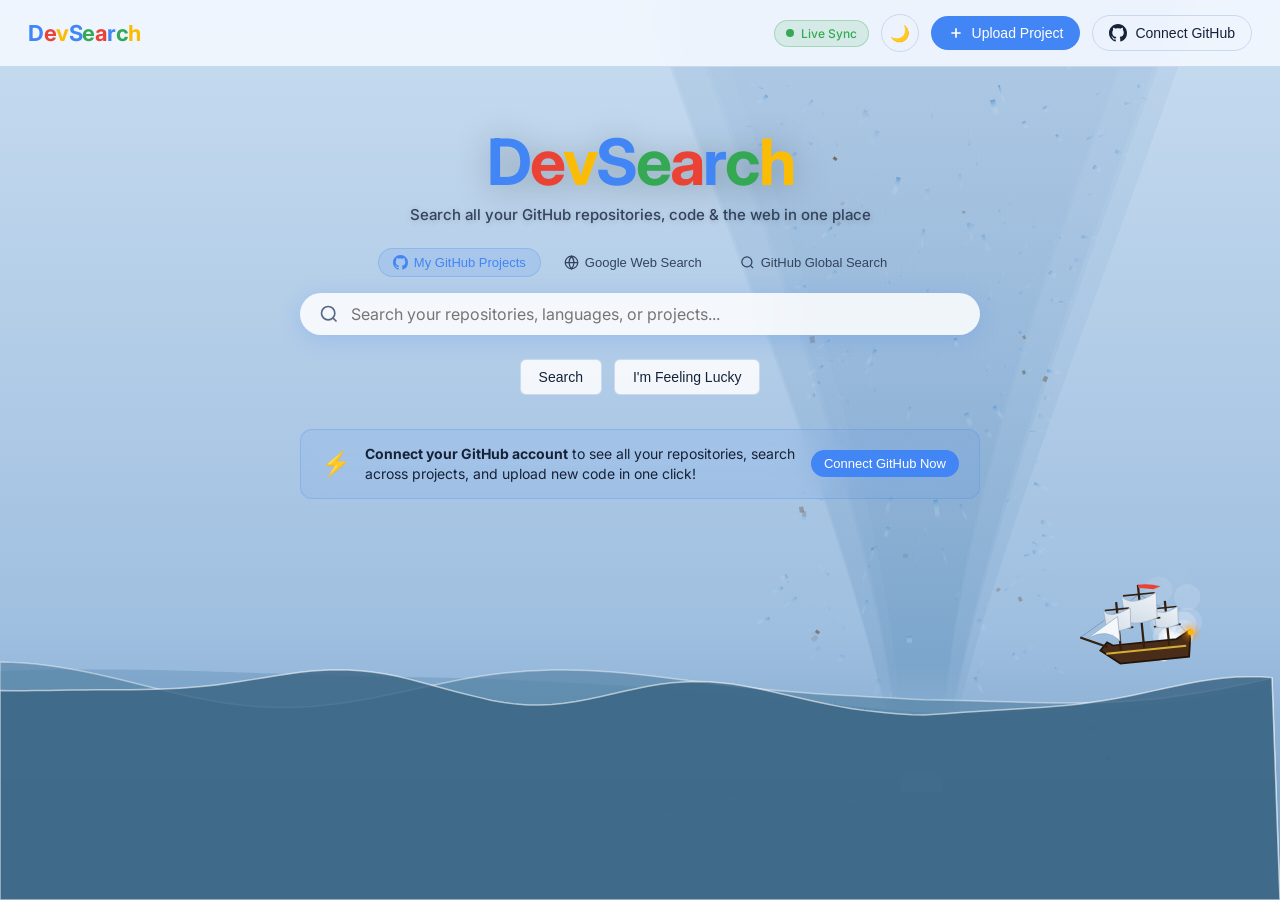
==== index.html @ 5bd86705 "Configure GitHub Pages deployment and client-side hybrid mode" ====
<!DOCTYPE html>
<html lang="en" data-theme="light">
<head>
    <meta charset="UTF-8">
    <meta name="viewport" content="width=device-width, initial-scale=1.0">
    <title>DevSearch - Personal Google & GitHub Project Hub</title>
    <link rel="preconnect" href="https://fonts.googleapis.com">
    <link rel="preconnect" href="https://fonts.gstatic.com" crossorigin>
    <link href="https://fonts.googleapis.com/css2?family=Product+Sans:wght@400;700&family=Inter:wght@300;400;500;600;700&family=Fira+Code:wght@400;500&display=swap" rel="stylesheet">
    <link rel="stylesheet" href="static/css/style.css">
</head>
<body>
    <!-- Animated Storm & Ship Canvas Background -->
    <canvas id="stormCanvas" class="storm-background-canvas"></canvas>

    <!-- Header Navigation -->
    <header class="app-header">
        <div class="header-left">
            <a href="#" class="header-brand">
                <span class="logo-text">
                    <span class="g-blue">D</span><span class="g-red">e</span><span class="g-yellow">v</span><span class="g-blue">S</span><span class="g-green">e</span><span class="g-red">a</span><span class="g-blue">r</span><span class="g-green">c</span><span class="g-yellow">h</span>
                </span>
            </a>
        </div>
        <div class="header-right">
            <!-- Real-time GitHub Auto-Sync Pill -->
            <div class="live-sync-indicator" id="liveSyncIndicator" title="Automatically syncing with your GitHub in real time">
                <span class="sync-dot"></span>
                <span id="syncText">Live Sync</span>
            </div>

            <!-- Theme Toggle -->
            <button id="themeToggleBtn" class="icon-btn" title="Toggle Dark/Light Mode">
                <span id="themeIcon">🌙</span>
            </button>

            <!-- Upload Project Button -->
            <button id="openUploadBtn" class="btn btn-primary" title="Upload new project to GitHub">
                <svg width="16" height="16" viewBox="0 0 24 24" fill="none" stroke="currentColor" stroke-width="2.5"><path d="M12 5v14M5 12h14"/></svg>
                <span>Upload Project</span>
            </button>

            <!-- GitHub Account / Settings -->
            <button id="openSettingsBtn" class="btn btn-outline" title="Connect GitHub Account">
                <svg width="18" height="18" viewBox="0 0 24 24" fill="currentColor"><path d="M12 0C5.37 0 0 5.37 0 12c0 5.31 3.435 9.795 8.205 11.385.6.105.825-.255.825-.57 0-.285-.015-1.23-.015-2.235-3.015.555-3.795-.735-4.035-1.41-.135-.345-.72-1.41-1.23-1.695-.42-.225-1.02-.78-.015-.795.945-.015 1.62.87 1.845 1.23 1.08 1.815 2.805 1.305 3.495.99.105-.78.42-1.305.765-1.605-2.67-.3-5.46-1.335-5.46-5.925 0-1.305.465-2.385 1.23-3.225-.12-.3-.54-1.53.12-3.18 0 0 1.005-.315 3.3 1.23.96-.27 1.98-.405 3-.405s2.04.135 3 .405c2.295-1.56 3.3-1.23 3.3-1.23.66 1.65.24 2.88.12 3.18.765.84 1.23 1.905 1.23 3.225 0 4.605-2.805 5.625-5.475 5.925.435.375.81 1.095.81 2.22 0 1.605-.015 2.895-.015 3.3 0 .315.225.69.825.57A12.02 12.02 0 0024 12c0-6.63-5.37-12-12-12z"/></svg>
                <span id="githubStatusLabel">Connect GitHub</span>
            </button>
        </div>
    </header>

    <!-- Main Container -->
    <main class="main-content">
        
        <!-- Google-Style Center Section -->
        <section class="search-section" id="searchSection">
            <div class="google-logo-wrapper">
                <h1 class="google-brand">
                    <span class="g-blue">D</span><span class="g-red">e</span><span class="g-yellow">v</span><span class="g-blue">S</span><span class="g-green">e</span><span class="g-red">a</span><span class="g-blue">r</span><span class="g-green">c</span><span class="g-yellow">h</span>
                </h1>
                <p class="tagline">Search all your GitHub repositories, code & the web in one place</p>
            </div>

            <!-- Search Mode Tabs -->
            <div class="search-modes" id="searchModes">
                <button class="mode-tab active" data-mode="github">
                    <svg width="15" height="15" viewBox="0 0 24 24" fill="currentColor"><path d="M12 0C5.37 0 0 5.37 0 12c0 5.31 3.435 9.795 8.205 11.385.6.105.825-.255.825-.57 0-.285-.015-1.23-.015-2.235-3.015.555-3.795-.735-4.035-1.41-.135-.345-.72-1.41-1.23-1.695-.42-.225-1.02-.78-.015-.795.945-.015 1.62.87 1.845 1.23 1.08 1.815 2.805 1.305 3.495.99.105-.78.42-1.305.765-1.605-2.67-.3-5.46-1.335-5.46-5.925 0-1.305.465-2.385 1.23-3.225-.12-.3-.54-1.53.12-3.18 0 0 1.005-.315 3.3 1.23.96-.27 1.98-.405 3-.405s2.04.135 3 .405c2.295-1.56 3.3-1.23 3.3-1.23.66 1.65.24 2.88.12 3.18.765.84 1.23 1.905 1.23 3.225 0 4.605-2.805 5.625-5.475 5.925.435.375.81 1.095.81 2.22 0 1.605-.015 2.895-.015 3.3 0 .315.225.69.825.57A12.02 12.02 0 0024 12c0-6.63-5.37-12-12-12z"/></svg>
                    My GitHub Projects
                </button>
                <button class="mode-tab" data-mode="web">
                    <svg width="15" height="15" viewBox="0 0 24 24" fill="none" stroke="currentColor" stroke-width="2"><circle cx="12" cy="12" r="10"/><path d="M2 12h20M12 2a15.3 15.3 0 014 10 15.3 15.3 0 01-4 10 15.3 15.3 0 01-4-10 15.3 15.3 0 014-10z"/></svg>
                    Google Web Search
                </button>
                <button class="mode-tab" data-mode="gh_all">
                    <svg width="15" height="15" viewBox="0 0 24 24" fill="none" stroke="currentColor" stroke-width="2"><circle cx="11" cy="11" r="8"/><path d="M21 21l-4.35-4.35"/></svg>
                    GitHub Global Search
                </button>
            </div>

            <!-- Google-Style Search Box -->
            <div class="search-box-container">
                <div class="search-box">
                    <div class="search-icon">
                        <svg width="20" height="20" viewBox="0 0 24 24" fill="none" stroke="currentColor" stroke-width="2"><circle cx="11" cy="11" r="8"/><path d="M21 21l-4.35-4.35"/></svg>
                    </div>
                    <input type="text" id="searchInput" placeholder="Search your repositories, languages, or projects..." autocomplete="off" autofocus>
                    <button id="clearSearchBtn" class="clear-btn" style="display: none;" title="Clear search">✕</button>
                </div>
            </div>

            <!-- Action Buttons -->
            <div class="search-actions">
                <button id="searchBtn" class="btn btn-secondary">Search</button>
                <button id="luckyBtn" class="btn btn-secondary">I'm Feeling Lucky</button>
            </div>

            <!-- GitHub Connect Notice (if not configured) -->
            <div id="unconfiguredBanner" class="banner-notice" style="display: none;">
                <div class="banner-icon">⚡</div>
                <div class="banner-text">
                    <strong>Connect your GitHub account</strong> to see all your repositories, search across projects, and upload new code in one click!
                </div>
                <button class="btn btn-sm btn-primary" onclick="openSettingsModal()">Connect GitHub Now</button>
            </div>
        </section>

        <!-- Stats and Filter Bar -->
        <section class="filters-section" id="filtersSection" style="display: none;">
            <div class="stats-bar">
                <span class="stat-item" id="repoCountStat"><strong>0</strong> Repositories</span>
                <span class="stat-divider">•</span>
                <span class="stat-item" id="starsCountStat">⭐ <strong>0</strong> Stars</span>
                <span class="stat-divider">•</span>
                <span class="stat-item" id="forksCountStat">🍴 <strong>0</strong> Forks</span>
                <button id="refreshReposBtn" class="icon-btn-sm" title="Refresh repositories from GitHub">🔄 Refresh</button>
            </div>

            <div class="filter-controls">
                <!-- Language Filters -->
                <div class="filter-chips" id="languageChips">
                    <button class="chip active" data-filter-type="lang" data-filter="all">All</button>
                </div>

                <!-- Visibility / Sorting Filter -->
                <div class="filter-dropdowns">
                    <select id="visibilityFilter" class="select-input">
                        <option value="all">All Visibility</option>
                        <option value="public">Public Only</option>
                        <option value="private">Private Only</option>
                    </select>

                    <select id="sortBy" class="select-input">
                        <option value="updated">Recently Updated</option>
                        <option value="stars">Most Stars</option>
                        <option value="name">Alphabetical</option>
                    </select>
                </div>
            </div>
        </section>

        <!-- Repository Results Grid -->
        <section class="results-section">
            <div id="loadingIndicator" class="loading-spinner" style="display: none;">
                <div class="spinner"></div>
                <p>Loading your repositories from GitHub...</p>
            </div>

            <div id="emptyResults" class="empty-state" style="display: none;">
                <div class="empty-icon">📂</div>
                <h3>No repositories found</h3>
                <p>Try searching for a different keyword or upload a new project!</p>
            </div>

            <div class="repo-grid" id="repoGrid">
                <!-- Dynamically rendered repository cards -->
            </div>
        </section>

    </main>

    <!-- Modal: Connect / Settings GitHub Token -->
    <div id="settingsModal" class="modal-overlay">
        <div class="modal-content">
            <div class="modal-header">
                <h3>GitHub Connection Settings</h3>
                <button class="modal-close" onclick="closeSettingsModal()">✕</button>
            </div>
            <div class="modal-body">
                <div class="current-user-box" id="currentUserBox" style="display: none;">
                    <img id="userAvatar" src="" alt="Avatar" class="user-avatar">
                    <div class="user-info">
                        <h4 id="userName">User Name</h4>
                        <p id="userLogin">@username</p>
                        <span class="badge badge-success">Connected</span>
                    </div>
                </div>

                <div class="form-group">
                    <label for="githubTokenInput">GitHub Personal Access Token (Classic or Fine-grained)</label>
                    <div class="token-input-wrapper">
                        <input type="password" id="githubTokenInput" placeholder="ghp_xxxxxxxxxxxxxxxxxxxx" class="text-input">
                        <button type="button" class="btn-toggle-visibility" onclick="toggleTokenVisibility()">👁️</button>
                    </div>
                    <small class="helper-text">
                        Your token is stored locally on your machine and never shared. Requires <code>repo</code> permissions so you can view private repos and upload new projects.
                    </small>
                </div>

                <div class="token-guide-box">
                    <strong>How to get your free GitHub token:</strong>
                    <ol>
                        <li>Visit <a href="https://github.com/settings/tokens" target="_blank" rel="noopener">GitHub Token Settings</a>.</li>
                        <li>Click <strong>Generate new token (classic)</strong>.</li>
                        <li>Set Note to <code>DevSearch Hub</code>, select the <code>repo</code> checkbox, and click <strong>Generate token</strong>.</li>
                        <li>Copy the token and paste it above!</li>
                    </ol>
                </div>

                <div id="settingsError" class="alert-error" style="display: none;"></div>
                <div id="settingsSuccess" class="alert-success" style="display: none;"></div>
            </div>
            <div class="modal-footer">
                <button class="btn btn-secondary" onclick="closeSettingsModal()">Cancel</button>
                <button id="saveTokenBtn" class="btn btn-primary">Save & Connect</button>
            </div>
        </div>
    </div>

    <!-- Modal: Upload New Project -->
    <div id="uploadModal" class="modal-overlay">
        <div class="modal-content modal-lg">
            <div class="modal-header">
                <h3>Upload Project to GitHub</h3>
                <button class="modal-close" onclick="closeUploadModal()">✕</button>
            </div>
            <div class="modal-body">
                <form id="uploadForm">
                    <div class="form-row">
                        <div class="form-group flex-2">
                            <label for="projectNameInput">Project / Repository Name <span class="required">*</span></label>
                            <input type="text" id="projectNameInput" name="name" placeholder="my-awesome-app" required class="text-input">
                        </div>
                        <div class="form-group flex-1">
                            <label for="projectVisibility">Visibility</label>
                            <select id="projectVisibility" name="is_private" class="select-input">
                                <option value="false">Public</option>
                                <option value="true">Private</option>
                            </select>
                        </div>
                    </div>

                    <div class="form-group">
                        <label for="projectDescInput">Description (Optional)</label>
                        <input type="text" id="projectDescInput" name="description" placeholder="A short description of what this project does..." class="text-input">
                    </div>

                    <!-- Drag & Drop Upload Zone -->
                    <div class="form-group">
                        <label>Select Project Files</label>
                        <div class="drop-zone" id="dropZone">
                            <div class="drop-zone-icon">📁</div>
                            <p class="drop-zone-title">Drag & drop your project <strong>.zip file</strong> or folder here</p>
                            <p class="drop-zone-sub">or click to browse from your computer</p>
                            <input type="file" id="fileInput" name="archive" accept=".zip" class="file-input-hidden">
                            <div id="selectedFileInfo" class="selected-file-info" style="display: none;">
                                📄 <span id="selectedFileName">project.zip</span>
                                <button type="button" class="btn-remove-file" onclick="removeSelectedFile()">✕</button>
                            </div>
                        </div>
                    </div>

                    <div class="form-row checkboxes">
                        <label class="checkbox-label">
                            <input type="checkbox" id="addReadmeCheck" name="add_readme" checked>
                            <span>Auto-generate <code>README.md</code> if missing</span>
                        </label>
                    </div>

                    <div id="uploadProgressBox" class="progress-box" style="display: none;">
                        <div class="progress-bar-container">
                            <div class="progress-bar" id="progressBar"></div>
                        </div>
                        <p id="uploadStatusText" class="progress-status">Uploading files and creating GitHub repository...</p>
                    </div>

                    <div id="uploadError" class="alert-error" style="display: none;"></div>
                    <div id="uploadSuccess" class="alert-success" style="display: none;"></div>
                </form>
            </div>
            <div class="modal-footer">
                <button class="btn btn-secondary" onclick="closeUploadModal()">Cancel</button>
                <button id="submitUploadBtn" class="btn btn-primary" onclick="submitProjectUpload()">Upload & Publish</button>
            </div>
        </div>
    </div>

    <!-- Modal: README Viewer -->
    <div id="readmeModal" class="modal-overlay">
        <div class="modal-content modal-xl">
            <div class="modal-header">
                <div class="readme-title-group">
                    <span class="badge badge-outline">README</span>
                    <h3 id="readmeRepoTitle">Repository Name</h3>
                </div>
                <div class="modal-header-actions">
                    <a id="readmeExternalLink" href="#" target="_blank" rel="noopener" class="btn btn-sm btn-outline">View on GitHub ↗</a>
                    <button class="modal-close" onclick="closeReadmeModal()">✕</button>
                </div>
            </div>
            <div class="modal-body markdown-body" id="readmeContent">
                <div class="spinner"></div>
            </div>
        </div>
    </div>

    <!-- Modal: In-Browser Direct Code & Project Explorer -->
    <div id="codeExplorerModal" class="modal-overlay">
        <div class="modal-content modal-explorer">
            <div class="modal-header">
                <div class="explorer-title-group">
                    <span class="badge badge-primary">⚡ Project Explorer</span>
                    <h3 id="explorerRepoTitle">Repository Name</h3>
                    <span class="badge badge-outline" id="explorerBranchTag">main</span>
                </div>
                <div class="modal-header-actions">
                    <a id="explorerWebIdeBtn" href="#" target="_blank" rel="noopener" class="btn btn-sm btn-primary" title="Open VS Code in your browser (no install needed)">
                        🌐 Open in Web VS Code
                    </a>
                    <a id="explorerDownloadZipBtn" href="#" target="_blank" rel="noopener" class="btn btn-sm btn-secondary" title="Download ZIP">
                        ⬇️ ZIP
                    </a>
                    <button class="modal-close" onclick="closeCodeExplorerModal()">✕</button>
                </div>
            </div>
            <div class="modal-body explorer-body">
                <!-- Left Pane: File & Folder Navigation Tree -->
                <div class="explorer-sidebar">
                    <div class="explorer-breadcrumbs" id="explorerBreadcrumbs">
                        <span class="breadcrumb-item" onclick="navigateExplorerPath('')">root</span>
                    </div>
                    <div class="explorer-tree-container" id="explorerTree">
                        <div class="spinner-sm"></div>
                    </div>
                </div>

                <!-- Right Pane: Direct Code / File Viewer -->
                <div class="explorer-content">
                    <div class="file-viewer-header" id="fileViewerHeader">
                        <div class="file-viewer-meta">
                            <span id="activeFileName" class="active-file-name">Select a file to inspect</span>
                            <span id="activeFileSize" class="active-file-size"></span>
                        </div>
                        <div class="file-viewer-actions" id="fileViewerActions" style="display: none;">
                            <button id="copyFileBtn" class="btn btn-sm btn-outline" onclick="copyCurrentFileContent()">📋 Copy File</button>
                            <a id="rawFileBtn" href="#" target="_blank" class="btn btn-sm btn-outline">Raw</a>
                        </div>
                    </div>
                    <div class="code-viewer-container" id="codeViewerContainer">
                        <div class="empty-code-placeholder">
                            <div style="font-size: 32px; margin-bottom: 8px;">💻</div>
                            <p>Select any code or documentation file on the left to preview it directly in your browser.</p>
                        </div>
                    </div>
                </div>
            </div>
        </div>
    </div>

    <!-- Toast Notification for Copied Clone URL -->
    <div id="toast" class="toast">Command copied to clipboard!</div>

    <script src="static/js/tornado-ship.js"></script>
    <script src="static/js/main.js"></script>
</body>
</html>
---- static/css/style.css ----
/* ==========================================================================
   DevSearch & Hub Modern Stylesheet
   Google-Inspired Design + Developer Features + Dark/Light Theme
   ========================================================================== */

:root {
    --font-sans: 'Inter', -apple-system, BlinkMacSystemFont, "Segoe UI", Roboto, sans-serif;
    --font-brand: 'Product Sans', 'Inter', sans-serif;
    --font-mono: 'Fira Code', monospace;

    /* Google Signature Colors */
    --google-blue: #4285f4;
    --google-red: #ea4335;
    --google-yellow: #fbbc05;
    --google-green: #34a853;

    /* Light Theme (Sea Tempest Day) */
    --bg-primary: #dbe7f4;
    --bg-secondary: rgba(240, 245, 252, 0.75);
    --bg-card: rgba(255, 255, 255, 0.85);
    --header-bg: rgba(245, 249, 255, 0.88);
    --border-color: rgba(195, 212, 235, 0.85);
    --border-hover: rgba(66, 133, 244, 0.7);
    --text-primary: #152238;
    --text-secondary: #33435c;
    --text-muted: #566882;
    --shadow-sm: 0 2px 8px rgba(0, 30, 60, 0.08);
    --shadow-md: 0 4px 18px rgba(0, 30, 60, 0.12);
    --shadow-lg: 0 8px 32px rgba(0, 30, 60, 0.18);
    --search-box-shadow: 0 4px 22px rgba(66, 133, 244, 0.22);
    --card-hover-border: #4285f4;
    --btn-secondary-bg: rgba(255, 255, 255, 0.85);
    --btn-secondary-hover: rgba(240, 246, 255, 0.98);
    --backdrop-blur: blur(14px);
}

[data-theme="dark"] {
    /* Dark Theme (Midnight Abyssal Storm) */
    --bg-primary: #060913;
    --bg-secondary: rgba(12, 18, 32, 0.75);
    --bg-card: rgba(15, 23, 40, 0.82);
    --header-bg: rgba(8, 14, 26, 0.88);
    --border-color: rgba(45, 65, 95, 0.75);
    --border-hover: rgba(100, 181, 246, 0.8);
    --text-primary: #edf2fb;
    --text-secondary: #a8bedd;
    --text-muted: #728bb0;
    --shadow-sm: 0 2px 8px rgba(0, 0, 0, 0.5);
    --shadow-md: 0 6px 20px rgba(0, 0, 0, 0.6);
    --shadow-lg: 0 12px 36px rgba(0, 0, 0, 0.8);
    --search-box-shadow: 0 4px 26px rgba(0, 0, 0, 0.7);
    --card-hover-border: #64b5f6;
    --btn-secondary-bg: rgba(24, 34, 56, 0.82);
    --btn-secondary-hover: rgba(35, 48, 78, 0.95);
    --backdrop-blur: blur(16px);
}

* {
    box-sizing: border-box;
    margin: 0;
    padding: 0;
}

/* Storm Background Canvas */
.storm-background-canvas {
    position: fixed;
    top: 0;
    left: 0;
    width: 100vw;
    height: 100vh;
    z-index: -1;
    pointer-events: none;
    display: block;
}

body {
    font-family: var(--font-sans);
    background-color: transparent;
    color: var(--text-primary);
    min-height: 100vh;
    display: flex;
    flex-direction: column;
    transition: color 0.2s ease;
}

/* Header Styles */
.app-header {
    display: flex;
    justify-content: space-between;
    align-items: center;
    padding: 14px 28px;
    background-color: var(--header-bg);
    border-bottom: 1px solid var(--border-color);
    backdrop-filter: var(--backdrop-blur);
    -webkit-backdrop-filter: var(--backdrop-blur);
    position: sticky;
    top: 0;
    z-index: 100;
}

.header-brand {
    text-decoration: none;
    font-family: var(--font-brand);
    font-size: 22px;
    font-weight: 700;
    letter-spacing: -0.5px;
}

.header-right {
    display: flex;
    align-items: center;
    gap: 12px;
}

/* Brand Colors */
.g-blue { color: var(--google-blue); }
.g-red { color: var(--google-red); }
.g-yellow { color: var(--google-yellow); }
.g-green { color: var(--google-green); }

/* Buttons */
.btn {
    display: inline-flex;
    align-items: center;
    gap: 8px;
    padding: 8px 16px;
    font-size: 14px;
    font-weight: 500;
    border-radius: 20px;
    cursor: pointer;
    border: 1px solid transparent;
    transition: all 0.2s ease;
    text-decoration: none;
}

.btn-primary {
    background-color: var(--google-blue);
    color: #ffffff;
}

.btn-primary:hover {
    background-color: #3367d6;
    box-shadow: var(--shadow-sm);
}

.btn-secondary {
    background-color: var(--btn-secondary-bg);
    color: var(--text-primary);
    border: 1px solid var(--border-color);
}

.btn-secondary:hover {
    background-color: var(--btn-secondary-hover);
    border-color: var(--border-hover);
}

.btn-outline {
    background-color: transparent;
    color: var(--text-primary);
    border: 1px solid var(--border-color);
}

.btn-outline:hover {
    background-color: var(--btn-secondary-hover);
}

.btn-sm {
    padding: 5px 12px;
    font-size: 13px;
    border-radius: 16px;
}

.icon-btn {
    background: none;
    border: 1px solid var(--border-color);
    border-radius: 50%;
    width: 38px;
    height: 38px;
    display: inline-flex;
    align-items: center;
    justify-content: center;
    font-size: 16px;
    cursor: pointer;
    color: var(--text-primary);
    transition: background-color 0.2s;
}

.icon-btn:hover {
    background-color: var(--btn-secondary-hover);
}

.icon-btn-sm {
    background: none;
    border: 1px solid var(--border-color);
    border-radius: 12px;
    padding: 3px 8px;
    font-size: 12px;
    cursor: pointer;
    color: var(--text-secondary);
}

.icon-btn-sm:hover {
    background-color: var(--btn-secondary-hover);
    color: var(--text-primary);
}

/* Main Content */
.main-content {
    flex: 1;
    max-width: 1200px;
    margin: 0 auto;
    width: 100%;
    padding: 20px 24px 60px;
}

/* Google-Style Center Section */
.search-section {
    display: flex;
    flex-direction: column;
    align-items: center;
    padding: 40px 0 20px;
}

.google-logo-wrapper {
    text-align: center;
    margin-bottom: 24px;
}

.google-brand {
    font-family: var(--font-brand);
    font-size: 64px;
    font-weight: 700;
    letter-spacing: -2px;
    line-height: 1.1;
    filter: drop-shadow(0 4px 16px rgba(0, 0, 0, 0.25));
}

.tagline {
    font-size: 15px;
    color: var(--text-secondary);
    margin-top: 8px;
    font-weight: 500;
    text-shadow: 0 1px 6px rgba(0, 0, 0, 0.2);
}

/* Search Modes */
.search-modes {
    display: flex;
    gap: 8px;
    margin-bottom: 16px;
}

.mode-tab {
    display: inline-flex;
    align-items: center;
    gap: 6px;
    background: none;
    border: 1px solid transparent;
    padding: 6px 14px;
    font-size: 13px;
    font-weight: 500;
    color: var(--text-secondary);
    border-radius: 20px;
    cursor: pointer;
    transition: all 0.2s;
}

.mode-tab:hover {
    background-color: var(--btn-secondary-hover);
    color: var(--text-primary);
}

.mode-tab.active {
    background-color: rgba(66, 133, 244, 0.12);
    color: var(--google-blue);
    border-color: rgba(66, 133, 244, 0.25);
}

/* Search Box Container */
.search-box-container {
    width: 100%;
    max-width: 680px;
    margin-bottom: 24px;
}

.search-box {
    display: flex;
    align-items: center;
    border: 1px solid var(--border-color);
    border-radius: 26px;
    padding: 10px 18px;
    background-color: var(--bg-card);
    backdrop-filter: var(--backdrop-blur);
    -webkit-backdrop-filter: var(--backdrop-blur);
    transition: box-shadow 0.2s ease, border-color 0.2s ease;
}

.search-box:hover, .search-box:focus-within {
    box-shadow: var(--search-box-shadow);
    border-color: transparent;
}

.search-icon {
    display: flex;
    align-items: center;
    color: var(--text-muted);
    margin-right: 12px;
}

.search-box input {
    flex: 1;
    border: none;
    outline: none;
    font-size: 16px;
    background: transparent;
    color: var(--text-primary);
    font-family: var(--font-sans);
}

.clear-btn {
    background: none;
    border: none;
    color: var(--text-muted);
    font-size: 14px;
    cursor: pointer;
    padding: 2px 6px;
    border-radius: 50%;
}

.clear-btn:hover {
    color: var(--text-primary);
}

/* Search Actions */
.search-actions {
    display: flex;
    gap: 12px;
    margin-bottom: 24px;
}

.search-actions .btn {
    border-radius: 6px;
    padding: 9px 18px;
    font-size: 14px;
}

/* Banner Notice */
.banner-notice {
    display: flex;
    align-items: center;
    gap: 14px;
    background-color: rgba(66, 133, 244, 0.08);
    border: 1px solid rgba(66, 133, 244, 0.25);
    border-radius: 12px;
    padding: 14px 20px;
    max-width: 680px;
    width: 100%;
    margin-top: 10px;
    backdrop-filter: var(--backdrop-blur);
    -webkit-backdrop-filter: var(--backdrop-blur);
}

.banner-icon {
    font-size: 24px;
}

.banner-text {
    flex: 1;
    font-size: 14px;
    line-height: 1.4;
    color: var(--text-primary);
}

/* Filters & Stats Bar */
.filters-section {
    border-top: 1px solid var(--border-color);
    border-bottom: 1px solid var(--border-color);
    padding: 16px 0;
    margin-bottom: 28px;
}

.stats-bar {
    display: flex;
    align-items: center;
    gap: 10px;
    font-size: 14px;
    color: var(--text-secondary);
    margin-bottom: 14px;
}

.stat-divider {
    color: var(--border-color);
}

.filter-controls {
    display: flex;
    justify-content: space-between;
    align-items: center;
    flex-wrap: wrap;
    gap: 12px;
}

.filter-chips {
    display: flex;
    flex-wrap: wrap;
    gap: 8px;
}

.chip {
    background-color: var(--btn-secondary-bg);
    border: 1px solid var(--border-color);
    color: var(--text-secondary);
    padding: 5px 12px;
    font-size: 13px;
    border-radius: 16px;
    cursor: pointer;
    transition: all 0.15s ease;
}

.chip:hover {
    background-color: var(--btn-secondary-hover);
    color: var(--text-primary);
}

.chip.active {
    background-color: var(--google-blue);
    color: #ffffff;
    border-color: var(--google-blue);
}

.filter-dropdowns {
    display: flex;
    gap: 10px;
}

.select-input {
    background-color: var(--bg-card);
    border: 1px solid var(--border-color);
    color: var(--text-primary);
    padding: 6px 12px;
    font-size: 13px;
    border-radius: 8px;
    outline: none;
    cursor: pointer;
}

.select-input:focus {
    border-color: var(--google-blue);
}

/* Repository Grid */
.repo-grid {
    display: grid;
    grid-template-columns: repeat(auto-fill, minmax(350px, 1fr));
    gap: 20px;
}

.repo-card {
    background-color: var(--bg-card);
    border: 1px solid var(--border-color);
    border-radius: 12px;
    padding: 20px;
    display: flex;
    flex-direction: column;
    justify-content: space-between;
    transition: all 0.2s ease;
    box-shadow: var(--shadow-sm);
    backdrop-filter: var(--backdrop-blur);
    -webkit-backdrop-filter: var(--backdrop-blur);
}

.repo-card:hover {
    border-color: var(--card-hover-border);
    box-shadow: var(--shadow-md);
    transform: translateY(-2px);
}

.repo-header {
    display: flex;
    justify-content: space-between;
    align-items: flex-start;
    gap: 12px;
    margin-bottom: 10px;
}

.repo-title-wrapper {
    display: flex;
    align-items: center;
    gap: 8px;
}

.repo-title {
    font-size: 17px;
    font-weight: 600;
    color: var(--google-blue);
    text-decoration: none;
    word-break: break-word;
}

.repo-title:hover {
    text-decoration: underline;
}

.repo-badge {
    font-size: 11px;
    padding: 2px 7px;
    border-radius: 12px;
    border: 1px solid var(--border-color);
    color: var(--text-secondary);
    text-transform: capitalize;
}

.repo-desc {
    font-size: 13.5px;
    color: var(--text-secondary);
    line-height: 1.5;
    margin-bottom: 16px;
    flex-grow: 1;
}

.repo-footer {
    display: flex;
    justify-content: space-between;
    align-items: center;
    font-size: 12px;
    color: var(--text-muted);
    border-top: 1px solid var(--border-color);
    padding-top: 12px;
    margin-top: 8px;
}

.repo-meta {
    display: flex;
    align-items: center;
    gap: 12px;
}

.lang-dot {
    width: 9px;
    height: 9px;
    border-radius: 50%;
    display: inline-block;
    margin-right: 4px;
}

.repo-actions-group {
    display: flex;
    align-items: center;
    gap: 6px;
}

.btn-card-action {
    background: none;
    border: 1px solid var(--border-color);
    padding: 4px 8px;
    font-size: 11px;
    font-weight: 500;
    border-radius: 6px;
    color: var(--text-secondary);
    cursor: pointer;
    transition: all 0.15s;
}

.btn-card-action:hover {
    background-color: var(--btn-secondary-hover);
    color: var(--text-primary);
    border-color: var(--border-hover);
}

/* Modals */
.modal-overlay {
    display: none;
    position: fixed;
    top: 0;
    left: 0;
    width: 100%;
    height: 100%;
    background-color: rgba(0, 0, 0, 0.55);
    backdrop-filter: blur(4px);
    z-index: 1000;
    align-items: center;
    justify-content: center;
    padding: 20px;
}

.modal-overlay.active {
    display: flex;
}

.modal-content {
    background-color: var(--bg-card);
    border: 1px solid var(--border-color);
    border-radius: 16px;
    width: 100%;
    max-width: 520px;
    max-height: 90vh;
    display: flex;
    flex-direction: column;
    box-shadow: var(--shadow-lg);
    backdrop-filter: blur(24px);
    -webkit-backdrop-filter: blur(24px);
    animation: modalSlideIn 0.25s cubic-bezier(0.16, 1, 0.3, 1);
}

.modal-lg { max-width: 680px; }
.modal-xl { max-width: 860px; height: 85vh; }

@keyframes modalSlideIn {
    from { opacity: 0; transform: translateY(16px) scale(0.98); }
    to { opacity: 1; transform: translateY(0) scale(1); }
}

.modal-header {
    display: flex;
    justify-content: space-between;
    align-items: center;
    padding: 18px 24px;
    border-bottom: 1px solid var(--border-color);
}

.modal-header h3 {
    font-size: 18px;
    font-weight: 600;
}

.modal-close {
    background: none;
    border: none;
    font-size: 18px;
    color: var(--text-muted);
    cursor: pointer;
    padding: 4px;
}

.modal-close:hover {
    color: var(--text-primary);
}

.modal-body {
    padding: 22px 24px;
    overflow-y: auto;
    flex: 1;
}

.modal-footer {
    display: flex;
    justify-content: flex-end;
    gap: 12px;
    padding: 16px 24px;
    border-top: 1px solid var(--border-color);
}

/* Forms */
.form-group {
    margin-bottom: 18px;
}

.form-group label {
    display: block;
    font-size: 13.5px;
    font-weight: 500;
    margin-bottom: 6px;
    color: var(--text-primary);
}

.required {
    color: var(--google-red);
}

.text-input {
    width: 100%;
    padding: 10px 14px;
    font-size: 14px;
    border: 1px solid var(--border-color);
    border-radius: 8px;
    background-color: var(--bg-primary);
    color: var(--text-primary);
    outline: none;
    transition: border-color 0.2s;
}

.text-input:focus {
    border-color: var(--google-blue);
    box-shadow: 0 0 0 2px rgba(66, 133, 244, 0.2);
}

.token-input-wrapper {
    display: flex;
    gap: 8px;
}

.btn-toggle-visibility {
    background: var(--btn-secondary-bg);
    border: 1px solid var(--border-color);
    border-radius: 8px;
    padding: 0 12px;
    cursor: pointer;
}

.helper-text {
    display: block;
    font-size: 12px;
    color: var(--text-muted);
    margin-top: 6px;
    line-height: 1.4;
}

.token-guide-box {
    background-color: var(--bg-secondary);
    border: 1px solid var(--border-color);
    border-radius: 8px;
    padding: 14px 16px;
    font-size: 13px;
    line-height: 1.5;
    margin-top: 14px;
}

.token-guide-box ol {
    margin-top: 8px;
    margin-left: 20px;
}

.token-guide-box li {
    margin-bottom: 4px;
}

.token-guide-box a {
    color: var(--google-blue);
    text-decoration: none;
}

.token-guide-box a:hover {
    text-decoration: underline;
}

/* Drop Zone */
.drop-zone {
    border: 2px dashed var(--border-color);
    border-radius: 12px;
    padding: 30px 20px;
    text-align: center;
    cursor: pointer;
    background-color: var(--bg-secondary);
    transition: all 0.2s;
}

.drop-zone:hover, .drop-zone.dragover {
    border-color: var(--google-blue);
    background-color: rgba(66, 133, 244, 0.05);
}

.drop-zone-icon {
    font-size: 36px;
    margin-bottom: 8px;
}

.drop-zone-title {
    font-size: 14px;
    color: var(--text-primary);
}

.drop-zone-sub {
    font-size: 12px;
    color: var(--text-muted);
    margin-top: 4px;
}

.file-input-hidden {
    display: none;
}

.selected-file-info {
    display: inline-flex;
    align-items: center;
    gap: 10px;
    margin-top: 14px;
    background-color: var(--bg-card);
    border: 1px solid var(--border-color);
    padding: 6px 14px;
    border-radius: 20px;
    font-size: 13px;
}

.btn-remove-file {
    background: none;
    border: none;
    cursor: pointer;
    color: var(--google-red);
    font-weight: bold;
}

.form-row {
    display: flex;
    gap: 14px;
}

.flex-1 { flex: 1; }
.flex-2 { flex: 2; }

.checkbox-label {
    display: flex;
    align-items: center;
    gap: 8px;
    font-size: 13px;
    color: var(--text-secondary);
    cursor: pointer;
}

/* User Box in Modal */
.current-user-box {
    display: flex;
    align-items: center;
    gap: 14px;
    background-color: var(--bg-secondary);
    border: 1px solid var(--border-color);
    border-radius: 10px;
    padding: 12px 16px;
    margin-bottom: 18px;
}

.user-avatar {
    width: 44px;
    height: 44px;
    border-radius: 50%;
}

.user-info h4 {
    font-size: 15px;
    font-weight: 600;
}

.user-info p {
    font-size: 13px;
    color: var(--text-muted);
}

/* Alerts */
.alert-error {
    background-color: rgba(234, 67, 53, 0.1);
    border: 1px solid var(--google-red);
    color: var(--google-red);
    padding: 10px 14px;
    border-radius: 8px;
    font-size: 13px;
    margin-top: 14px;
}

.alert-success {
    background-color: rgba(52, 168, 83, 0.1);
    border: 1px solid var(--google-green);
    color: var(--google-green);
    padding: 10px 14px;
    border-radius: 8px;
    font-size: 13px;
    margin-top: 14px;
}

/* Progress Box */
.progress-box {
    margin-top: 18px;
}

.progress-bar-container {
    height: 8px;
    background-color: var(--border-color);
    border-radius: 4px;
    overflow: hidden;
}

.progress-bar {
    height: 100%;
    width: 0%;
    background-color: var(--google-blue);
    transition: width 0.3s ease;
}

.progress-status {
    font-size: 13px;
    color: var(--text-secondary);
    margin-top: 8px;
    text-align: center;
}

/* Markdown README Viewer */
.markdown-body {
    font-family: -apple-system, BlinkMacSystemFont, "Segoe UI", Helvetica, Arial, sans-serif;
    font-size: 14px;
    line-height: 1.6;
    word-wrap: break-word;
    color: var(--text-primary);
}

.markdown-body h1, .markdown-body h2, .markdown-body h3 {
    margin-top: 24px;
    margin-bottom: 16px;
    font-weight: 600;
    line-height: 1.25;
    border-bottom: 1px solid var(--border-color);
    padding-bottom: 6px;
}

.markdown-body code {
    padding: 0.2em 0.4em;
    font-size: 85%;
    background-color: var(--bg-secondary);
    border-radius: 4px;
    font-family: var(--font-mono);
}

.markdown-body pre {
    padding: 16px;
    overflow: auto;
    font-size: 85%;
    line-height: 1.45;
    background-color: var(--bg-secondary);
    border-radius: 8px;
    border: 1px solid var(--border-color);
    margin-bottom: 16px;
}

.markdown-body pre code {
    padding: 0;
    background: transparent;
}

/* Toast */
.toast {
    position: fixed;
    bottom: 24px;
    right: 24px;
    background-color: var(--text-primary);
    color: var(--bg-primary);
    padding: 10px 18px;
    border-radius: 8px;
    font-size: 13px;
    box-shadow: var(--shadow-md);
    transform: translateY(100px);
    opacity: 0;
    transition: all 0.3s ease;
    z-index: 2000;
}

.toast.show {
    transform: translateY(0);
    opacity: 1;
}

/* Loading & Empty States */
.loading-spinner {
    text-align: center;
    padding: 60px 0;
    color: var(--text-secondary);
}

.spinner {
    width: 38px;
    height: 38px;
    border: 3px solid var(--border-color);
    border-top: 3px solid var(--google-blue);
    border-radius: 50%;
    animation: spin 0.8s linear infinite;
    margin: 0 auto 14px;
}

@keyframes spin {
    0% { transform: rotate(0deg); }
    100% { transform: rotate(360deg); }
}

.empty-state {
    text-align: center;
    padding: 60px 20px;
    color: var(--text-secondary);
}

.empty-icon {
    font-size: 48px;
    margin-bottom: 12px;
}

/* Badges */
.badge {
    font-size: 11px;
    font-weight: 600;
    padding: 3px 8px;
    border-radius: 12px;
    text-transform: uppercase;
}

.badge-success {
    background-color: rgba(52, 168, 83, 0.15);
    color: var(--google-green);
}

.badge-outline {
    border: 1px solid var(--border-color);
    color: var(--text-secondary);
}

/* Live Sync Indicator */
.live-sync-indicator {
    display: inline-flex;
    align-items: center;
    gap: 7px;
    background: rgba(52, 168, 83, 0.12);
    border: 1px solid rgba(52, 168, 83, 0.3);
    padding: 5px 11px;
    border-radius: 16px;
    font-size: 12px;
    font-weight: 500;
    color: var(--google-green);
    user-select: none;
}

.sync-dot {
    width: 8px;
    height: 8px;
    border-radius: 50%;
    background-color: var(--google-green);
    animation: syncPulse 2s infinite ease-in-out;
}

@keyframes syncPulse {
    0% { transform: scale(0.9); opacity: 0.6; box-shadow: 0 0 0 0 rgba(52, 168, 83, 0.6); }
    50% { transform: scale(1.15); opacity: 1; box-shadow: 0 0 0 4px rgba(52, 168, 83, 0); }
    100% { transform: scale(0.9); opacity: 0.6; box-shadow: 0 0 0 0 rgba(52, 168, 83, 0); }
}

/* New Repo Highlight Pulse */
.new-repo-pulse {
    animation: newRepoGlow 2.5s ease-out;
    border-color: var(--google-green) !important;
}

@keyframes newRepoGlow {
    0% { transform: translateY(-4px) scale(1.02); box-shadow: 0 0 20px rgba(52, 168, 83, 0.5); }
    70% { transform: translateY(0) scale(1); box-shadow: 0 0 10px rgba(52, 168, 83, 0.25); }
    100% { box-shadow: var(--shadow-sm); }
}

/* In-Browser Code Explorer Modal */
.modal-explorer {
    max-width: 1080px;
    width: 95vw;
    height: 86vh;
}

.explorer-title-group {
    display: flex;
    align-items: center;
    gap: 10px;
}

.explorer-body {
    display: flex;
    padding: 0;
    overflow: hidden;
    height: 100%;
}

.explorer-sidebar {
    width: 280px;
    min-width: 240px;
    border-right: 1px solid var(--border-color);
    background-color: var(--bg-secondary);
    display: flex;
    flex-direction: column;
    overflow: hidden;
}

.explorer-breadcrumbs {
    padding: 10px 14px;
    font-size: 12px;
    border-bottom: 1px solid var(--border-color);
    display: flex;
    align-items: center;
    flex-wrap: wrap;
    gap: 4px;
    background: rgba(0,0,0,0.02);
}

.breadcrumb-item {
    cursor: pointer;
    color: var(--google-blue);
    font-weight: 500;
}

.breadcrumb-item:hover {
    text-decoration: underline;
}

.breadcrumb-sep {
    color: var(--text-muted);
}

.explorer-tree-container {
    flex: 1;
    overflow-y: auto;
    padding: 8px 6px;
}

.tree-item {
    display: flex;
    align-items: center;
    gap: 8px;
    padding: 7px 10px;
    border-radius: 6px;
    font-size: 13px;
    cursor: pointer;
    color: var(--text-primary);
    transition: background 0.15s;
    user-select: none;
    text-overflow: ellipsis;
    overflow: hidden;
    white-space: nowrap;
}

.tree-item:hover {
    background-color: var(--btn-secondary-hover);
}

.tree-item.active {
    background-color: rgba(66, 133, 244, 0.15);
    color: var(--google-blue);
    font-weight: 600;
}

.tree-item-icon {
    font-size: 15px;
    flex-shrink: 0;
}

.tree-item-name {
    flex: 1;
    overflow: hidden;
    text-overflow: ellipsis;
}

.tree-item-size {
    font-size: 11px;
    color: var(--text-muted);
}

/* Explorer Content Right Pane */
.explorer-content {
    flex: 1;
    display: flex;
    flex-direction: column;
    overflow: hidden;
    background-color: var(--bg-card);
}

.file-viewer-header {
    display: flex;
    justify-content: space-between;
    align-items: center;
    padding: 10px 18px;
    border-bottom: 1px solid var(--border-color);
    background: var(--bg-secondary);
}

.active-file-name {
    font-family: var(--font-mono);
    font-size: 13px;
    font-weight: 600;
}

.active-file-size {
    font-size: 11px;
    color: var(--text-muted);
    margin-left: 8px;
}

.file-viewer-actions {
    display: flex;
    gap: 8px;
}

.code-viewer-container {
    flex: 1;
    overflow: auto;
    padding: 16px;
    background-color: var(--bg-card);
}

.code-pre {
    margin: 0;
    font-family: var(--font-mono);
    font-size: 13px;
    line-height: 1.6;
    tab-size: 4;
    white-space: pre;
    color: var(--text-primary);
}

.empty-code-placeholder {
    height: 100%;
    display: flex;
    flex-direction: column;
    align-items: center;
    justify-content: center;
    color: var(--text-muted);
    text-align: center;
    padding: 40px;
}

.empty-repo-box {
    text-align: center;
    padding: 40px 20px;
}

.spinner-sm {
    width: 24px;
    height: 24px;
    border: 2px solid var(--border-color);
    border-top: 2px solid var(--google-blue);
    border-radius: 50%;
    animation: spin 0.8s linear infinite;
    margin: 20px auto;
}

/* Primary Card Action */
.btn-card-explore {
    background-color: rgba(66, 133, 244, 0.12);
    border: 1px solid rgba(66, 133, 244, 0.3);
    color: var(--google-blue);
    font-weight: 600;
}

.btn-card-explore:hover {
    background-color: var(--google-blue);
    color: #ffffff;
}

/* Responsive */
@media (max-width: 768px) {
    .google-brand {
        font-size: 42px;
    }
    .search-box-container {
        padding: 0 10px;
    }
    .repo-grid {
        grid-template-columns: 1fr;
    }
    .form-row {
        flex-direction: column;
        gap: 0;
    }
    .explorer-body {
        flex-direction: column;
    }
    .explorer-sidebar {
        width: 100%;
        height: 200px;
        border-right: none;
        border-bottom: 1px solid var(--border-color);
    }
}
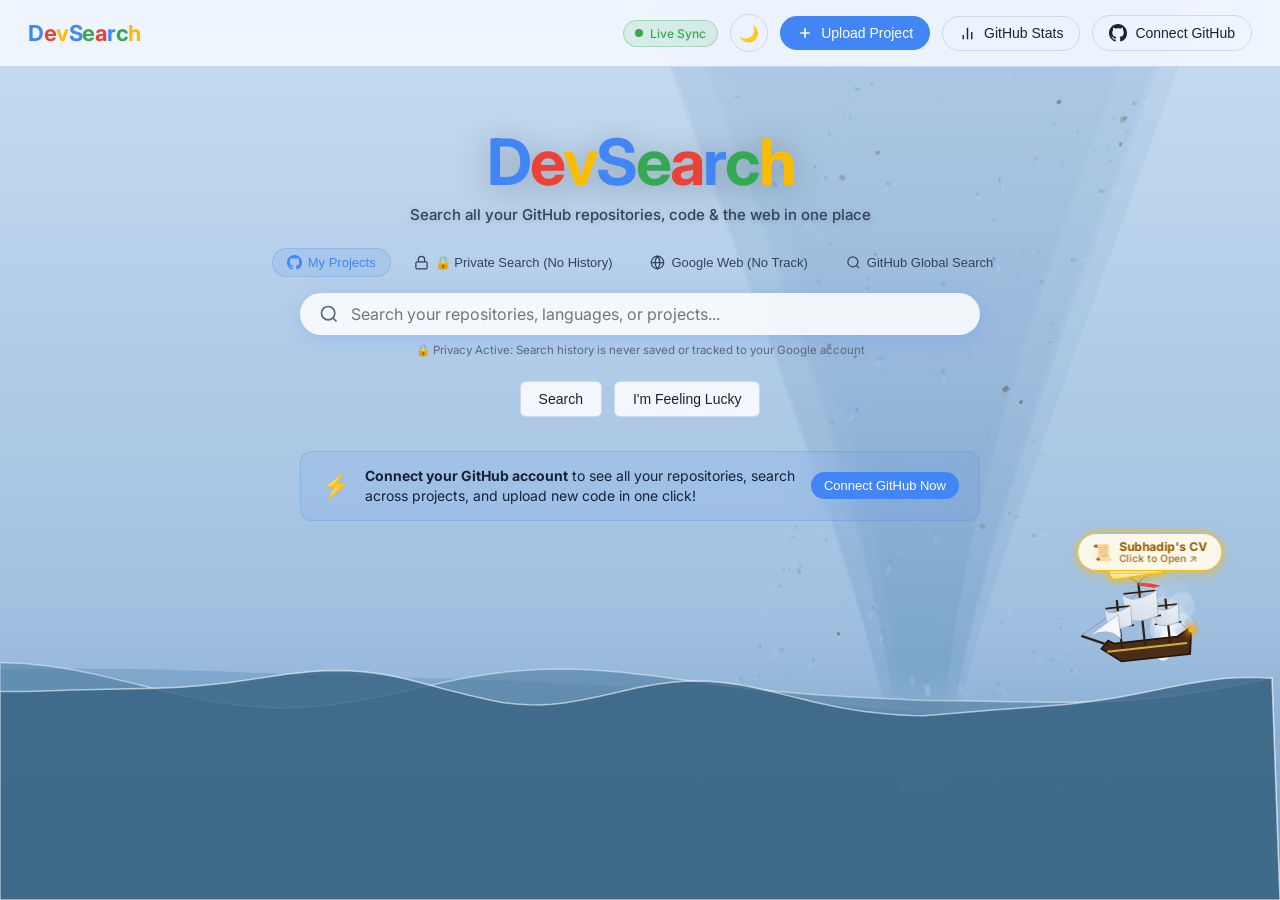
==== commit 025775f5: "Add moving CV on ship, live GitHub stats, and zero-history private search" ====
--- a/index.html
+++ b/index.html
@@ -13,6 +13,18 @@
     <!-- Animated Storm & Ship Canvas Background -->
     <canvas id="stormCanvas" class="storm-background-canvas"></canvas>
 
+    <!-- Floating Interactive CV Badge Attached to the Moving Ship -->
+    <div id="shipCvBadge" class="ship-cv-badge" onclick="openCvModal()" title="Click to view Subhadip's CV & Resume">
+        <div class="ship-cv-inner">
+            <span class="ship-cv-icon">📜</span>
+            <div class="ship-cv-text">
+                <span class="ship-cv-name">Subhadip's CV</span>
+                <span class="ship-cv-sub">Click to Open ↗</span>
+            </div>
+            <span class="ship-cv-pulse"></span>
+        </div>
+    </div>
+
     <!-- Header Navigation -->
     <header class="app-header">
         <div class="header-left">
@@ -38,6 +50,12 @@
             <button id="openUploadBtn" class="btn btn-primary" title="Upload new project to GitHub">
                 <svg width="16" height="16" viewBox="0 0 24 24" fill="none" stroke="currentColor" stroke-width="2.5"><path d="M12 5v14M5 12h14"/></svg>
                 <span>Upload Project</span>
+            </button>
+
+            <!-- GitHub Stats Button -->
+            <button id="openStatsBtn" class="btn btn-outline" title="View GitHub Stats & Analytics">
+                <svg width="17" height="17" viewBox="0 0 24 24" fill="none" stroke="currentColor" stroke-width="2"><path d="M18 20V10M12 20V4M6 20v-6"/></svg>
+                <span>GitHub Stats</span>
             </button>
 
             <!-- GitHub Account / Settings -->
@@ -64,11 +82,15 @@
             <div class="search-modes" id="searchModes">
                 <button class="mode-tab active" data-mode="github">
                     <svg width="15" height="15" viewBox="0 0 24 24" fill="currentColor"><path d="M12 0C5.37 0 0 5.37 0 12c0 5.31 3.435 9.795 8.205 11.385.6.105.825-.255.825-.57 0-.285-.015-1.23-.015-2.235-3.015.555-3.795-.735-4.035-1.41-.135-.345-.72-1.41-1.23-1.695-.42-.225-1.02-.78-.015-.795.945-.015 1.62.87 1.845 1.23 1.08 1.815 2.805 1.305 3.495.99.105-.78.42-1.305.765-1.605-2.67-.3-5.46-1.335-5.46-5.925 0-1.305.465-2.385 1.23-3.225-.12-.3-.54-1.53.12-3.18 0 0 1.005-.315 3.3 1.23.96-.27 1.98-.405 3-.405s2.04.135 3 .405c2.295-1.56 3.3-1.23 3.3-1.23.66 1.65.24 2.88.12 3.18.765.84 1.23 1.905 1.23 3.225 0 4.605-2.805 5.625-5.475 5.925.435.375.81 1.095.81 2.22 0 1.605-.015 2.895-.015 3.3 0 .315.225.69.825.57A12.02 12.02 0 0024 12c0-6.63-5.37-12-12-12z"/></svg>
-                    My GitHub Projects
+                    My Projects
                 </button>
-                <button class="mode-tab" data-mode="web">
+                <button class="mode-tab" data-mode="private_web" title="Private search with ZERO search history logged or saved to Google">
+                    <svg width="15" height="15" viewBox="0 0 24 24" fill="none" stroke="currentColor" stroke-width="2"><rect x="3" y="11" width="18" height="11" rx="2" ry="2"/><path d="M7 11V7a5 5 0 0110 0v4"/></svg>
+                    🔒 Private Search (No History)
+                </button>
+                <button class="mode-tab" data-mode="web" title="Google Search with personalization & history disabled">
                     <svg width="15" height="15" viewBox="0 0 24 24" fill="none" stroke="currentColor" stroke-width="2"><circle cx="12" cy="12" r="10"/><path d="M2 12h20M12 2a15.3 15.3 0 014 10 15.3 15.3 0 01-4 10 15.3 15.3 0 01-4-10 15.3 15.3 0 014-10z"/></svg>
-                    Google Web Search
+                    Google Web (No Track)
                 </button>
                 <button class="mode-tab" data-mode="gh_all">
                     <svg width="15" height="15" viewBox="0 0 24 24" fill="none" stroke="currentColor" stroke-width="2"><circle cx="11" cy="11" r="8"/><path d="M21 21l-4.35-4.35"/></svg>
@@ -76,14 +98,27 @@
                 </button>
             </div>
 
-            <!-- Google-Style Search Box -->
+            <!-- Google-Style Search Box (History-Protected) -->
             <div class="search-box-container">
                 <div class="search-box">
                     <div class="search-icon">
                         <svg width="20" height="20" viewBox="0 0 24 24" fill="none" stroke="currentColor" stroke-width="2"><circle cx="11" cy="11" r="8"/><path d="M21 21l-4.35-4.35"/></svg>
                     </div>
-                    <input type="text" id="searchInput" placeholder="Search your repositories, languages, or projects..." autocomplete="off" autofocus>
+                    <input type="text" id="searchInput" 
+                           placeholder="Search your repositories, languages, or projects..." 
+                           autocomplete="off" 
+                           autocomplete="new-password"
+                           autocorrect="off" 
+                           autocapitalize="off" 
+                           spellcheck="false"
+                           data-lpignore="true"
+                           data-form-type="other"
+                           name="devsearch_no_history"
+                           autofocus>
                     <button id="clearSearchBtn" class="clear-btn" style="display: none;" title="Clear search">✕</button>
+                </div>
+                <div class="search-privacy-hint" id="searchPrivacyHint">
+                    <span>🔒 Privacy Active: Search history is never saved or tracked to your Google account</span>
                 </div>
             </div>
 
@@ -345,6 +380,213 @@
         </div>
     </div>
 
+    <!-- Modal: Subhadip's Interactive CV / Resume -->
+    <div id="cvModal" class="modal-overlay">
+        <div class="modal-content modal-xl cv-modal-content">
+            <div class="modal-header">
+                <div class="cv-title-group">
+                    <span class="badge badge-primary">📜 Curriculum Vitae</span>
+                    <h3>Subhadip Mondal</h3>
+                    <span class="badge badge-gold">🏅 Hackathon Champion</span>
+                </div>
+                <div class="modal-header-actions">
+                    <button class="btn btn-sm btn-outline" onclick="window.print()" title="Print or Save CV as PDF">🖨️ Print / PDF</button>
+                    <label class="btn btn-sm btn-secondary" title="Upload custom PDF to view inside DevSearch" style="cursor: pointer; margin: 0;">
+                        📂 Upload PDF
+                        <input type="file" id="cvPdfUpload" accept=".pdf" style="display: none;" onchange="handleCvPdfUpload(this)">
+                    </label>
+                    <button class="modal-close" onclick="closeCvModal()">✕</button>
+                </div>
+            </div>
+            <div class="modal-body cv-modal-body" id="cvModalBody">
+                <!-- Custom PDF Viewer Area if uploaded -->
+                <div id="customPdfContainer" style="display: none; height: 65vh;">
+                    <iframe id="customPdfFrame" style="width: 100%; height: 100%; border: none; border-radius: 8px;"></iframe>
+                    <div style="text-align: right; margin-top: 8px;">
+                        <button class="btn btn-sm btn-outline" onclick="resetToNativeCv()">Show Standard CV View</button>
+                    </div>
+                </div>
+
+                <!-- Native Rich CV Document -->
+                <div id="nativeCvDocument" class="cv-sheet">
+                    <!-- CV Header Profile -->
+                    <div class="cv-header-block">
+                        <div class="cv-header-left">
+                            <h1 class="cv-candidate-name">Subhadip Mondal</h1>
+                            <p class="cv-candidate-role">Computer Science & Engineering Student • AI/ML Developer</p>
+                            <p class="cv-institution">🎓 Techno India University, India 🇮🇳</p>
+                        </div>
+                        <div class="cv-contact-pills">
+                            <a href="mailto:subhadipmondal783@gmail.com" class="cv-contact-chip">✉️ subhadipmondal783@gmail.com</a>
+                            <a href="https://linkedin.com/in/subhadipmondal24" target="_blank" rel="noopener" class="cv-contact-chip">🔗 linkedin.com/in/subhadipmondal24</a>
+                            <a href="https://github.com/Subhadip24" target="_blank" rel="noopener" class="cv-contact-chip">🐙 github.com/Subhadip24</a>
+                            <a href="https://instagram.com/_subhadip_mondal_24" target="_blank" rel="noopener" class="cv-contact-chip">📸 @_subhadip_mondal_24</a>
+                        </div>
+                    </div>
+
+                    <!-- Highlight: Hackathon International Champion -->
+                    <div class="cv-highlight-card">
+                        <div class="cv-highlight-icon">🏆</div>
+                        <div class="cv-highlight-text">
+                            <h4>International Champion — COMSYS Hackathon 7 (Rank #1)</h4>
+                            <p>Team Vic-Trio (Subhadip, Sourodyuti, Akshar) • Score: 0.755 (Rank #1 Winner)</p>
+                            <small>Announced live at the 7th International Conference on Frontiers in Computing and Systems (COMSYS 2026), jointly organized by Škoda Auto University, Czech Republic & COMSYS Educational Trust. Authored a Novel Lazy Learning Methodology.</small>
+                        </div>
+                    </div>
+
+                    <!-- Two-column CV layout -->
+                    <div class="cv-grid">
+                        <div class="cv-col">
+                            <!-- Technical Skills -->
+                            <div class="cv-section">
+                                <h3 class="cv-section-title">💻 Technical Skills & Stack</h3>
+                                <div class="cv-subgroup">
+                                    <strong class="cv-sub-title">Languages:</strong>
+                                    <div class="cv-badges-wrap">
+                                        <span class="skill-pill">Python</span>
+                                        <span class="skill-pill">C</span>
+                                        <span class="skill-pill">C++</span>
+                                        <span class="skill-pill">JavaScript</span>
+                                        <span class="skill-pill">HTML5</span>
+                                        <span class="skill-pill">CSS3</span>
+                                        <span class="skill-pill">Bash</span>
+                                        <span class="skill-pill">PowerShell</span>
+                                    </div>
+                                </div>
+                                <div class="cv-subgroup">
+                                    <strong class="cv-sub-title">AI, ML & Data Science:</strong>
+                                    <div class="cv-badges-wrap">
+                                        <span class="skill-pill">PyTorch</span>
+                                        <span class="skill-pill">TensorFlow</span>
+                                        <span class="skill-pill">NumPy</span>
+                                        <span class="skill-pill">Pandas</span>
+                                        <span class="skill-pill">Scikit-learn</span>
+                                        <span class="skill-pill">Anaconda</span>
+                                    </div>
+                                </div>
+                                <div class="cv-subgroup">
+                                    <strong class="cv-sub-title">Cloud & Databases:</strong>
+                                    <div class="cv-badges-wrap">
+                                        <span class="skill-pill">AWS</span>
+                                        <span class="skill-pill">Google Cloud</span>
+                                        <span class="skill-pill">Cloudflare</span>
+                                        <span class="skill-pill">MySQL</span>
+                                        <span class="skill-pill">MongoDB</span>
+                                        <span class="skill-pill">Nginx</span>
+                                        <span class="skill-pill">Apache</span>
+                                    </div>
+                                </div>
+                            </div>
+
+                            <!-- Education -->
+                            <div class="cv-section">
+                                <h3 class="cv-section-title">🎓 Education</h3>
+                                <div class="cv-item">
+                                    <div class="cv-item-header">
+                                        <strong>B.Tech in Computer Science & Engineering</strong>
+                                        <span class="cv-date">Current</span>
+                                    </div>
+                                    <div class="cv-item-sub">Techno India University, West Bengal, India</div>
+                                </div>
+                            </div>
+                        </div>
+
+                        <div class="cv-col">
+                            <!-- Key Projects -->
+                            <div class="cv-section">
+                                <h3 class="cv-section-title">🚀 Featured Projects</h3>
+                                <div class="cv-item">
+                                    <div class="cv-item-header">
+                                        <strong>DevSearch — Personal Google & Hub</strong>
+                                        <a href="https://github.com/Subhadip24/DevSearch" target="_blank" class="cv-link">GitHub ↗</a>
+                                    </div>
+                                    <p class="cv-desc">Personalized developer search hub with 60 FPS Canvas tornado & ship physics, real-time GitHub sync, in-browser code explorer, and zero-history private search.</p>
+                                </div>
+                                <div class="cv-item">
+                                    <div class="cv-item-header">
+                                        <strong>VANI — Voice Assistant</strong>
+                                        <span class="cv-date">In Progress</span>
+                                    </div>
+                                    <p class="cv-desc">Custom AI-driven voice assistant designed for task automation and intelligent conversational queries.</p>
+                                </div>
+                                <div class="cv-item">
+                                    <div class="cv-item-header">
+                                        <strong>Heart Disease Classification (AIml-Project)</strong>
+                                        <a href="https://github.com/Subhadip24/AIml-Project" target="_blank" class="cv-link">GitHub ↗</a>
+                                    </div>
+                                    <p class="cv-desc">Machine Learning model utilizing K-Nearest Neighbors (KNN) algorithms to accurately classify clinical cardiac patient data.</p>
+                                </div>
+                                <div class="cv-item">
+                                    <div class="cv-item-header">
+                                        <strong>Smart India Hackathon (Sih2026) & KnowVia</strong>
+                                        <a href="https://github.com/Subhadip24/Sih2026" target="_blank" class="cv-link">GitHub ↗</a>
+                                    </div>
+                                    <p class="cv-desc">Collaborative solutions engineered for real-world governance, knowledge discovery, and edge computing.</p>
+                                </div>
+                            </div>
+                        </div>
+                    </div>
+                </div>
+            </div>
+        </div>
+    </div>
+
+    <!-- Modal: GitHub Stats, Analytics & Streaks -->
+    <div id="statsModal" class="modal-overlay">
+        <div class="modal-content modal-xl">
+            <div class="modal-header">
+                <div class="stats-modal-title">
+                    <span class="badge badge-primary">📊 GitHub Analytics</span>
+                    <h3>@Subhadip24 GitHub Stats & Streaks</h3>
+                </div>
+                <div class="modal-header-actions">
+                    <a href="https://github.com/Subhadip24" target="_blank" rel="noopener" class="btn btn-sm btn-primary">Open GitHub Profile ↗</a>
+                    <button class="modal-close" onclick="closeStatsModal()">✕</button>
+                </div>
+            </div>
+            <div class="modal-body stats-modal-body">
+                <!-- Summary Metrics Ribbon -->
+                <div class="stats-metrics-grid">
+                    <div class="stat-metric-card">
+                        <span class="stat-metric-val" id="statsModalRepos">20</span>
+                        <span class="stat-metric-lbl">Total Repositories</span>
+                    </div>
+                    <div class="stat-metric-card">
+                        <span class="stat-metric-val" id="statsModalStars">0</span>
+                        <span class="stat-metric-lbl">Stars Earned</span>
+                    </div>
+                    <div class="stat-metric-card">
+                        <span class="stat-metric-val" id="statsModalForks">0</span>
+                        <span class="stat-metric-lbl">Total Forks</span>
+                    </div>
+                    <div class="stat-metric-card">
+                        <span class="stat-metric-val" id="statsModalLangs">10+</span>
+                        <span class="stat-metric-lbl">Languages Used</span>
+                    </div>
+                </div>
+
+                <!-- GitHub Readme Stats Live Cards (Theme-aware) -->
+                <div class="stats-cards-row">
+                    <div class="stats-card-container">
+                        <h4 class="stats-card-title">Overall GitHub Activity</h4>
+                        <img id="githubStatsImg" class="github-stats-img" src="https://github-readme-stats.vercel.app/api?username=Subhadip24&show_icons=true&theme=radical&hide_border=false" alt="Subhadip24 GitHub Stats" loading="lazy">
+                    </div>
+                    <div class="stats-card-container">
+                        <h4 class="stats-card-title">Contribution Streak</h4>
+                        <img id="githubStreakImg" class="github-stats-img" src="https://nirzak-streak-stats.vercel.app/?user=Subhadip24&theme=radical&hide_border=false" alt="Subhadip24 Streak Stats" loading="lazy">
+                    </div>
+                </div>
+
+                <div class="stats-cards-row" style="margin-top: 18px;">
+                    <div class="stats-card-container" style="flex: 1;">
+                        <h4 class="stats-card-title">Top Languages Distribution</h4>
+                        <img id="githubLangsImg" class="github-stats-img" src="https://github-readme-stats.vercel.app/api/top-langs/?username=Subhadip24&layout=compact&theme=radical&hide_border=false" alt="Subhadip24 Top Languages" loading="lazy">
+                    </div>
+                </div>
+            </div>
+        </div>
+    </div>
+
     <!-- Toast Notification for Copied Clone URL -->
     <div id="toast" class="toast">Command copied to clipboard!</div>
 
--- a/static/css/style.css
+++ b/static/css/style.css
@@ -1230,6 +1230,359 @@
 .btn-card-explore:hover {
     background-color: var(--google-blue);
     color: #ffffff;
+}
+
+/* Floating Interactive Ship CV Badge */
+.ship-cv-badge {
+    position: fixed;
+    top: 0;
+    left: 0;
+    z-index: 50;
+    pointer-events: auto;
+    cursor: pointer;
+    will-change: transform;
+    transform: translate3d(-999px, -999px, 0);
+    user-select: none;
+    transition: transform 0.04s linear;
+}
+
+.ship-cv-inner {
+    position: relative;
+    display: flex;
+    align-items: center;
+    gap: 7px;
+    padding: 6px 14px;
+    background: rgba(28, 20, 10, 0.9);
+    border: 1.5px solid #fbbc05;
+    border-radius: 20px;
+    box-shadow: 0 4px 18px rgba(251, 188, 5, 0.45);
+    backdrop-filter: blur(8px);
+    -webkit-backdrop-filter: blur(8px);
+    color: #ffd54f;
+    font-size: 12px;
+    font-weight: 600;
+    transform: translate(-50%, -50%);
+    transition: transform 0.2s cubic-bezier(0.175, 0.885, 0.32, 1.275), box-shadow 0.2s;
+}
+
+[data-theme="light"] .ship-cv-inner {
+    background: rgba(255, 250, 235, 0.94);
+    color: #925800;
+    border-color: #fbbc05;
+    box-shadow: 0 4px 14px rgba(251, 188, 5, 0.35);
+}
+
+.ship-cv-inner:hover {
+    transform: translate(-50%, -50%) scale(1.12);
+    box-shadow: 0 6px 26px rgba(251, 188, 5, 0.7);
+}
+
+.ship-cv-icon {
+    font-size: 16px;
+    animation: gentleWobble 2s ease-in-out infinite;
+}
+
+.ship-cv-text {
+    display: flex;
+    flex-direction: column;
+    line-height: 1.1;
+}
+
+.ship-cv-name {
+    font-size: 12px;
+    font-weight: 700;
+}
+
+.ship-cv-sub {
+    font-size: 10px;
+    opacity: 0.8;
+}
+
+.ship-cv-pulse {
+    position: absolute;
+    top: -4px; left: -4px; right: -4px; bottom: -4px;
+    border-radius: 24px;
+    border: 1.5px solid #fbbc05;
+    opacity: 0.6;
+    animation: badgePulse 2.2s infinite ease-out;
+    pointer-events: none;
+}
+
+@keyframes badgePulse {
+    0% { transform: scale(1); opacity: 0.8; }
+    100% { transform: scale(1.35); opacity: 0; }
+}
+
+@keyframes gentleWobble {
+    0%, 100% { transform: rotate(0deg); }
+    25% { transform: rotate(-8deg); }
+    75% { transform: rotate(8deg); }
+}
+
+/* Search Privacy Notice */
+.search-privacy-hint {
+    margin-top: 8px;
+    font-size: 11.5px;
+    color: var(--text-muted);
+    display: flex;
+    align-items: center;
+    justify-content: center;
+    gap: 6px;
+}
+
+/* Badge Gold */
+.badge-gold {
+    background-color: rgba(251, 188, 5, 0.15);
+    color: #fbbc05;
+    border: 1px solid rgba(251, 188, 5, 0.35);
+}
+
+/* CV Modal Styling */
+.cv-modal-content {
+    max-width: 920px;
+}
+
+.cv-sheet {
+    padding: 10px 4px;
+    font-size: 13.5px;
+    line-height: 1.5;
+}
+
+.cv-header-block {
+    display: flex;
+    justify-content: space-between;
+    align-items: flex-start;
+    flex-wrap: wrap;
+    gap: 16px;
+    padding-bottom: 18px;
+    border-bottom: 1px solid var(--border-color);
+    margin-bottom: 16px;
+}
+
+.cv-candidate-name {
+    font-size: 26px;
+    font-weight: 700;
+    color: var(--text-primary);
+    margin-bottom: 4px;
+}
+
+.cv-candidate-role {
+    font-size: 14.5px;
+    color: var(--google-blue);
+    font-weight: 500;
+}
+
+.cv-institution {
+    font-size: 13px;
+    color: var(--text-muted);
+    margin-top: 2px;
+}
+
+.cv-contact-pills {
+    display: flex;
+    flex-direction: column;
+    gap: 6px;
+}
+
+.cv-contact-chip {
+    font-size: 12px;
+    color: var(--text-secondary);
+    text-decoration: none;
+    transition: color 0.15s;
+}
+
+.cv-contact-chip:hover {
+    color: var(--google-blue);
+    text-decoration: underline;
+}
+
+.cv-highlight-card {
+    display: flex;
+    align-items: flex-start;
+    gap: 14px;
+    background: rgba(251, 188, 5, 0.08);
+    border: 1px solid rgba(251, 188, 5, 0.3);
+    border-radius: 12px;
+    padding: 14px 18px;
+    margin-bottom: 20px;
+}
+
+.cv-highlight-icon {
+    font-size: 26px;
+}
+
+.cv-highlight-text h4 {
+    font-size: 14.5px;
+    color: var(--text-primary);
+    margin-bottom: 3px;
+}
+
+.cv-highlight-text p {
+    font-size: 13px;
+    font-weight: 600;
+    color: var(--google-blue);
+    margin-bottom: 4px;
+}
+
+.cv-highlight-text small {
+    font-size: 12px;
+    color: var(--text-muted);
+    line-height: 1.4;
+    display: block;
+}
+
+.cv-grid {
+    display: grid;
+    grid-template-columns: 1fr 1fr;
+    gap: 24px;
+}
+
+.cv-section {
+    margin-bottom: 20px;
+}
+
+.cv-section-title {
+    font-size: 15px;
+    font-weight: 600;
+    padding-bottom: 6px;
+    border-bottom: 1.5px solid var(--border-color);
+    margin-bottom: 12px;
+    color: var(--text-primary);
+}
+
+.cv-subgroup {
+    margin-bottom: 12px;
+}
+
+.cv-sub-title {
+    display: block;
+    font-size: 12.5px;
+    margin-bottom: 5px;
+    color: var(--text-secondary);
+}
+
+.cv-badges-wrap {
+    display: flex;
+    flex-wrap: wrap;
+    gap: 6px;
+}
+
+.skill-pill {
+    background: var(--btn-secondary-bg);
+    border: 1px solid var(--border-color);
+    padding: 3px 9px;
+    border-radius: 12px;
+    font-size: 11.5px;
+    color: var(--text-primary);
+    font-weight: 500;
+}
+
+.cv-item {
+    margin-bottom: 14px;
+    padding-bottom: 10px;
+    border-bottom: 1px dashed var(--border-color);
+}
+
+.cv-item:last-child {
+    border-bottom: none;
+}
+
+.cv-item-header {
+    display: flex;
+    justify-content: space-between;
+    align-items: center;
+    margin-bottom: 3px;
+}
+
+.cv-item-header strong {
+    font-size: 13.5px;
+}
+
+.cv-date {
+    font-size: 11px;
+    color: var(--text-muted);
+}
+
+.cv-link {
+    font-size: 11.5px;
+    color: var(--google-blue);
+    text-decoration: none;
+    font-weight: 500;
+}
+
+.cv-link:hover {
+    text-decoration: underline;
+}
+
+.cv-item-sub {
+    font-size: 12px;
+    color: var(--text-muted);
+}
+
+.cv-desc {
+    font-size: 12.5px;
+    color: var(--text-secondary);
+    line-height: 1.4;
+    margin-top: 3px;
+}
+
+/* GitHub Stats Modal */
+.stats-metrics-grid {
+    display: grid;
+    grid-template-columns: repeat(4, 1fr);
+    gap: 12px;
+    margin-bottom: 20px;
+}
+
+.stat-metric-card {
+    background: var(--bg-secondary);
+    border: 1px solid var(--border-color);
+    border-radius: 10px;
+    padding: 14px 12px;
+    text-align: center;
+}
+
+.stat-metric-val {
+    display: block;
+    font-size: 24px;
+    font-weight: 700;
+    color: var(--google-blue);
+}
+
+.stat-metric-lbl {
+    font-size: 12px;
+    color: var(--text-muted);
+    margin-top: 2px;
+}
+
+.stats-cards-row {
+    display: flex;
+    gap: 16px;
+    flex-wrap: wrap;
+}
+
+.stats-card-container {
+    flex: 1;
+    min-width: 280px;
+    background: var(--bg-card);
+    border: 1px solid var(--border-color);
+    border-radius: 12px;
+    padding: 16px;
+    text-align: center;
+}
+
+.stats-card-title {
+    font-size: 13.5px;
+    font-weight: 600;
+    color: var(--text-primary);
+    margin-bottom: 12px;
+    text-align: left;
+}
+
+.github-stats-img {
+    max-width: 100%;
+    height: auto;
+    border-radius: 8px;
 }
 
 /* Responsive */
@@ -1256,5 +1609,14 @@
         border-right: none;
         border-bottom: 1px solid var(--border-color);
     }
-}
-
+    .cv-grid {
+        grid-template-columns: 1fr;
+    }
+    .stats-metrics-grid {
+        grid-template-columns: repeat(2, 1fr);
+    }
+    .stats-cards-row {
+        flex-direction: column;
+    }
+}
+
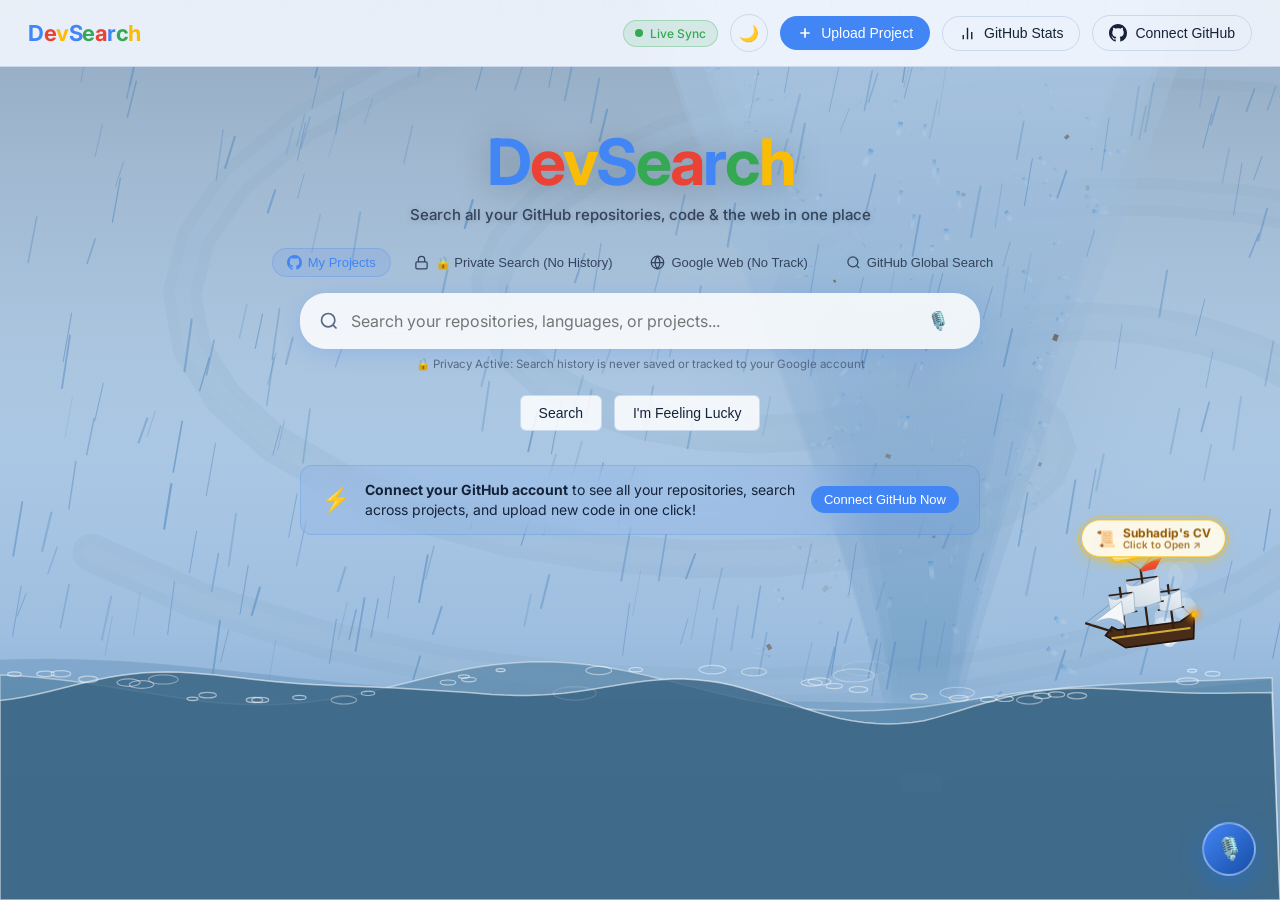
==== commit bff6aad1: "Add autonomous AI Voice Agent controller and heavy rainfall with rotating cyclone background" ====
--- a/index.html
+++ b/index.html
@@ -115,6 +115,7 @@
                            data-form-type="other"
                            name="devsearch_no_history"
                            autofocus>
+                    <button id="voiceSearchMicBtn" class="voice-search-mic-btn" type="button" title="Speak to DevSearch AI Voice Agent (Ctrl+M)">🎙️</button>
                     <button id="clearSearchBtn" class="clear-btn" style="display: none;" title="Clear search">✕</button>
                 </div>
                 <div class="search-privacy-hint" id="searchPrivacyHint">
@@ -590,8 +591,120 @@
     <!-- Toast Notification for Copied Clone URL -->
     <div id="toast" class="toast">Command copied to clipboard!</div>
 
+    <!-- AI Voice Agent Floating Dock & Live HUD -->
+    <button id="voiceAgentDockBtn" class="voice-agent-dock-btn" type="button" title="DevSearch Autonomous Voice Copilot (Ctrl+M)">
+        <span>🎙️</span>
+    </button>
+
+    <div id="voiceAgentHud" class="voice-agent-hud">
+        <div class="voice-hud-header">
+            <div class="voice-hud-title">
+                <span class="voice-hud-dot"></span>
+                <span>DevSearch Voice Copilot</span>
+            </div>
+            <div class="voice-hud-actions">
+                <button id="voiceMuteBtn" class="voice-hud-btn" title="Toggle Voice Audio Feedback">🔊</button>
+                <button id="voiceHelpBtn" class="voice-hud-btn" title="View Spoken Commands">❓</button>
+                <button id="voiceHudCloseBtn" class="voice-hud-btn" title="Close HUD">✕</button>
+            </div>
+        </div>
+
+        <!-- Audio Visualizer Waveform -->
+        <div class="voice-visualizer" id="voiceVisualizer">
+            <span class="voice-bar"></span>
+            <span class="voice-bar"></span>
+            <span class="voice-bar"></span>
+            <span class="voice-bar"></span>
+            <span class="voice-bar"></span>
+        </div>
+
+        <!-- Live Dialog & Transcripts -->
+        <div class="voice-dialog-body">
+            <div class="voice-user-transcript" id="voiceTranscriptText">🗣️ Say a command or query...</div>
+            <div class="voice-agent-reply" id="voiceReplyText">🤖 DevSearch Copilot ready. Speak naturally or press Ctrl+M.</div>
+            <div class="voice-status-bar" id="voiceStatusText">Listening... Speak any command</div>
+        </div>
+
+        <!-- Voice Quick Action Pills -->
+        <div class="voice-quick-pills">
+            <button class="voice-pill" onclick="DevSearchVoice.speak('Opening Subhadip\'s CV'); openCvModal();">📜 Open CV</button>
+            <button class="voice-pill" onclick="DevSearchVoice.speak('Opening live GitHub stats'); openStatsModal();">📊 GitHub Stats</button>
+            <button class="voice-pill" onclick="toggleTheme();">🌓 Dark/Light Mode</button>
+            <button class="voice-pill" onclick="handleLuckySearch();">⚡ Lucky Project</button>
+            <button class="voice-pill" onclick="selectSearchMode('private_web');">🔒 Private Search</button>
+            <button class="voice-pill" onclick="if (window.triggerStormLightning) { window.triggerStormLightning(); DevSearchVoice.speak('Summoning lightning strike!'); }">🌩️ Lightning</button>
+        </div>
+    </div>
+
+    <!-- Voice Commands Cheatsheet Modal -->
+    <div id="voiceCommandsModal" class="modal-overlay">
+        <div class="modal-content" style="max-width: 680px;">
+            <div class="modal-header">
+                <div class="modal-title-row">
+                    <svg width="22" height="22" viewBox="0 0 24 24" fill="none" stroke="currentColor" stroke-width="2"><path d="M12 1a3 3 0 0 0-3 3v8a3 3 0 0 0 6 0V4a3 3 0 0 0-3-3z"/><path d="M19 10v2a7 7 0 0 1-14 0v-2"/><line x1="12" y1="19" x2="12" y2="23"/><line x1="8" y1="23" x2="16" y2="23"/></svg>
+                    <h3>DevSearch Autonomous Voice Commands</h3>
+                </div>
+                <button class="modal-close" onclick="DevSearchVoice.closeHelp()">✕</button>
+            </div>
+            <div class="modal-body" style="padding: 16px 20px;">
+                <p style="font-size: 13px; color: var(--text-secondary); margin-bottom: 14px;">
+                    Speak any of the following natural commands or press <kbd style="background: rgba(0,0,0,0.06); padding: 2px 6px; border-radius: 4px; font-weight: bold;">Ctrl + M</kbd> to toggle voice listening anytime.
+                </p>
+                <div class="commands-grid">
+                    <div class="command-category-card">
+                        <div class="command-category-title">🔍 Search & Discovery</div>
+                        <ul class="command-list">
+                            <li class="command-item"><kbd>"Search for [query]"</kbd> <span>Search personal repos</span></li>
+                            <li class="command-item"><kbd>"Private search [query]"</kbd> <span>Zero-history web search</span></li>
+                            <li class="command-item"><kbd>"Google [query]"</kbd> <span>Clean web search without track</span></li>
+                            <li class="command-item"><kbd>"Global search [query]"</kbd> <span>Search all of GitHub</span></li>
+                            <li class="command-item"><kbd>"I'm feeling lucky"</kbd> <span>Open random project</span></li>
+                            <li class="command-item"><kbd>"Clear search"</kbd> <span>Restore all repositories</span></li>
+                        </ul>
+                    </div>
+
+                    <div class="command-category-card">
+                        <div class="command-category-title">⚡ Direct Code & Web IDE</div>
+                        <ul class="command-list">
+                            <li class="command-item"><kbd>"Open project [name]"</kbd> <span>In-browser code explorer</span></li>
+                            <li class="command-item"><kbd>"Web IDE for [name]"</kbd> <span>Launch Web VS Code</span></li>
+                            <li class="command-item"><kbd>"Readme for [name]"</kbd> <span>Read project documentation</span></li>
+                            <li class="command-item"><kbd>"Clone [name]"</kbd> <span>Copy git clone command</span></li>
+                            <li class="command-item"><kbd>"Filter by Python/Java"</kbd> <span>Filter by language</span></li>
+                        </ul>
+                    </div>
+
+                    <div class="command-category-card">
+                        <div class="command-category-title">📜 Portfolio & Modals</div>
+                        <ul class="command-list">
+                            <li class="command-item"><kbd>"Open my CV"</kbd> <span>View Subhadip's full CV</span></li>
+                            <li class="command-item"><kbd>"Print CV"</kbd> <span>Save CV as PDF</span></li>
+                            <li class="command-item"><kbd>"Show GitHub stats"</kbd> <span>View streak & analytics</span></li>
+                            <li class="command-item"><kbd>"Upload project"</kbd> <span>Drag & drop code publisher</span></li>
+                            <li class="command-item"><kbd>"Open settings"</kbd> <span>Manage GitHub token</span></li>
+                            <li class="command-item"><kbd>"Sync repositories"</kbd> <span>Real-time repo update</span></li>
+                        </ul>
+                    </div>
+
+                    <div class="command-category-card">
+                        <div class="command-category-title">🌪️ Cyclone & Atmosphere</div>
+                        <ul class="command-list">
+                            <li class="command-item"><kbd>"Dark mode"</kbd> <span>Switch to abyssal dark storm</span></li>
+                            <li class="command-item"><kbd>"Light mode"</kbd> <span>Switch to daylight tempest</span></li>
+                            <li class="command-item"><kbd>"Trigger lightning"</kbd> <span>Summon storm lightning bolt</span></li>
+                            <li class="command-item"><kbd>"Scroll down"</kbd> <span>Scroll to repositories</span></li>
+                            <li class="command-item"><kbd>"Scroll to top"</kbd> <span>Back to top header</span></li>
+                            <li class="command-item"><kbd>"Stop listening"</kbd> <span>Pause voice assistant</span></li>
+                        </ul>
+                    </div>
+                </div>
+            </div>
+        </div>
+    </div>
+
     <script src="static/js/tornado-ship.js"></script>
     <script src="static/js/main.js"></script>
+    <script src="static/js/voice-agent.js"></script>
 </body>
 </html>
 
--- a/static/css/style.css
+++ b/static/css/style.css
@@ -1620,3 +1620,331 @@
     }
 }
 
+/* ==========================================================================
+   AI Voice Agent & Autonomous Voice Automation HUD Styles
+   ========================================================================== */
+
+/* Microphone Button in Search Box */
+.voice-search-mic-btn {
+    background: none;
+    border: none;
+    font-size: 18px;
+    padding: 6px 10px;
+    cursor: pointer;
+    border-radius: 50%;
+    color: var(--text-muted);
+    transition: all 0.2s cubic-bezier(0.4, 0, 0.2, 1);
+    display: flex;
+    align-items: center;
+    justify-content: center;
+    margin-right: 2px;
+}
+
+.voice-search-mic-btn:hover {
+    color: var(--google-blue);
+    background-color: var(--btn-secondary-hover);
+    transform: scale(1.12);
+}
+
+.voice-search-mic-btn.active {
+    color: #fff;
+    background-color: var(--google-red);
+    box-shadow: 0 0 14px rgba(234, 67, 53, 0.7);
+    animation: micActivePulse 1.2s infinite ease-in-out;
+}
+
+@keyframes micActivePulse {
+    0% { transform: scale(1); box-shadow: 0 0 0 0 rgba(234, 67, 53, 0.7); }
+    50% { transform: scale(1.15); box-shadow: 0 0 0 8px rgba(234, 67, 53, 0); }
+    100% { transform: scale(1); box-shadow: 0 0 0 0 rgba(234, 67, 53, 0); }
+}
+
+/* Floating Voice Agent Dock Button */
+.voice-agent-dock-btn {
+    position: fixed;
+    bottom: 24px;
+    right: 24px;
+    width: 54px;
+    height: 54px;
+    border-radius: 50%;
+    background: linear-gradient(135deg, var(--google-blue) 0%, #174ea6 100%);
+    border: 2px solid rgba(255, 255, 255, 0.4);
+    box-shadow: 0 8px 24px rgba(26, 115, 232, 0.45);
+    color: #ffffff;
+    display: flex;
+    align-items: center;
+    justify-content: center;
+    font-size: 22px;
+    cursor: pointer;
+    z-index: 1050;
+    transition: all 0.25s cubic-bezier(0.34, 1.56, 0.64, 1);
+}
+
+.voice-agent-dock-btn:hover {
+    transform: scale(1.08) translateY(-2px);
+    box-shadow: 0 12px 28px rgba(26, 115, 232, 0.6);
+}
+
+.voice-agent-dock-btn.listening {
+    background: linear-gradient(135deg, var(--google-red) 0%, #c5221f 100%);
+    box-shadow: 0 0 24px rgba(234, 67, 53, 0.7);
+    animation: dockListeningPulse 1.5s infinite;
+}
+
+@keyframes dockListeningPulse {
+    0% { transform: scale(1); }
+    50% { transform: scale(1.12); box-shadow: 0 0 28px rgba(234, 67, 53, 0.9); }
+    100% { transform: scale(1); }
+}
+
+/* Floating Voice Assistant HUD */
+.voice-agent-hud {
+    position: fixed;
+    bottom: 90px;
+    right: 24px;
+    width: 350px;
+    max-width: calc(100vw - 32px);
+    background: var(--bg-card);
+    border: 1px solid var(--border-color);
+    border-radius: 20px;
+    box-shadow: var(--shadow-lg), 0 16px 36px rgba(0, 0, 0, 0.35);
+    backdrop-filter: blur(28px);
+    -webkit-backdrop-filter: blur(28px);
+    z-index: 1049;
+    padding: 16px 18px;
+    display: none;
+    flex-direction: column;
+    gap: 12px;
+    animation: hudSlideIn 0.28s cubic-bezier(0.16, 1, 0.3, 1);
+}
+
+.voice-agent-hud.active {
+    display: flex;
+}
+
+@keyframes hudSlideIn {
+    from {
+        opacity: 0;
+        transform: translateY(16px) scale(0.96);
+    }
+    to {
+        opacity: 1;
+        transform: translateY(0) scale(1);
+    }
+}
+
+.voice-hud-header {
+    display: flex;
+    align-items: center;
+    justify-content: space-between;
+    border-bottom: 1px solid var(--border-color);
+    padding-bottom: 10px;
+}
+
+.voice-hud-title {
+    display: flex;
+    align-items: center;
+    gap: 8px;
+    font-size: 13.5px;
+    font-weight: 600;
+    color: var(--text-primary);
+}
+
+.voice-hud-dot {
+    width: 8px;
+    height: 8px;
+    border-radius: 50%;
+    background-color: var(--google-green);
+    box-shadow: 0 0 8px var(--google-green);
+}
+
+.voice-hud-actions {
+    display: flex;
+    align-items: center;
+    gap: 6px;
+}
+
+.voice-hud-btn {
+    background: none;
+    border: 1px solid var(--border-color);
+    border-radius: 6px;
+    color: var(--text-muted);
+    font-size: 12px;
+    padding: 3px 6px;
+    cursor: pointer;
+    transition: all 0.15s;
+    display: flex;
+    align-items: center;
+    justify-content: center;
+}
+
+.voice-hud-btn:hover {
+    color: var(--text-primary);
+    background-color: var(--btn-secondary-hover);
+    border-color: var(--border-hover);
+}
+
+/* Audio Visualizer Waveform */
+.voice-visualizer {
+    display: flex;
+    align-items: center;
+    justify-content: center;
+    gap: 5px;
+    height: 28px;
+    background: rgba(0, 0, 0, 0.08);
+    border-radius: 8px;
+    padding: 0 10px;
+}
+
+[data-theme="dark"] .voice-visualizer {
+    background: rgba(255, 255, 255, 0.05);
+}
+
+.voice-bar {
+    width: 4px;
+    height: 6px;
+    border-radius: 3px;
+    background-color: var(--google-blue);
+    transition: height 0.1s ease;
+}
+
+.voice-visualizer.active .voice-bar {
+    animation: waveBounce 0.75s ease-in-out infinite alternate;
+}
+
+.voice-visualizer.active .voice-bar:nth-child(1) { animation-delay: 0.1s; background-color: var(--google-blue); }
+.voice-visualizer.active .voice-bar:nth-child(2) { animation-delay: 0.25s; background-color: var(--google-red); }
+.voice-visualizer.active .voice-bar:nth-child(3) { animation-delay: 0.0s; background-color: var(--google-yellow); }
+.voice-visualizer.active .voice-bar:nth-child(4) { animation-delay: 0.35s; background-color: var(--google-green); }
+.voice-visualizer.active .voice-bar:nth-child(5) { animation-delay: 0.18s; background-color: var(--google-blue); }
+
+@keyframes waveBounce {
+    0% { height: 4px; }
+    100% { height: 22px; }
+}
+
+/* Transcript & Dialog Boxes */
+.voice-dialog-body {
+    display: flex;
+    flex-direction: column;
+    gap: 8px;
+    max-height: 140px;
+    overflow-y: auto;
+}
+
+.voice-user-transcript {
+    font-size: 12.5px;
+    color: var(--text-primary);
+    font-weight: 500;
+    background: rgba(26, 115, 232, 0.1);
+    border: 1px solid rgba(26, 115, 232, 0.25);
+    border-radius: 10px;
+    padding: 8px 12px;
+    line-height: 1.4;
+}
+
+.voice-agent-reply {
+    font-size: 12.5px;
+    color: var(--text-secondary);
+    background: rgba(0, 0, 0, 0.04);
+    border-radius: 10px;
+    padding: 8px 12px;
+    line-height: 1.4;
+}
+
+[data-theme="dark"] .voice-agent-reply {
+    background: rgba(255, 255, 255, 0.05);
+}
+
+.voice-status-bar {
+    font-size: 11px;
+    color: var(--text-muted);
+    font-style: italic;
+    text-align: center;
+}
+
+/* Quick Action Pills in HUD */
+.voice-quick-pills {
+    display: flex;
+    gap: 6px;
+    flex-wrap: wrap;
+    border-top: 1px solid var(--border-color);
+    padding-top: 10px;
+}
+
+.voice-pill {
+    background: none;
+    border: 1px solid var(--border-color);
+    border-radius: 14px;
+    padding: 4px 10px;
+    font-size: 11px;
+    color: var(--text-secondary);
+    cursor: pointer;
+    transition: all 0.15s;
+    white-space: nowrap;
+}
+
+.voice-pill:hover {
+    background-color: var(--btn-secondary-hover);
+    color: var(--google-blue);
+    border-color: var(--google-blue);
+}
+
+/* Voice Commands Cheatsheet Modal */
+.commands-grid {
+    display: grid;
+    grid-template-columns: repeat(auto-fit, minmax(240px, 1fr));
+    gap: 16px;
+    margin-top: 16px;
+}
+
+.command-category-card {
+    background: var(--bg-card);
+    border: 1px solid var(--border-color);
+    border-radius: 12px;
+    padding: 14px;
+}
+
+.command-category-title {
+    font-size: 13px;
+    font-weight: 600;
+    color: var(--text-primary);
+    margin-bottom: 10px;
+    display: flex;
+    align-items: center;
+    gap: 6px;
+}
+
+.command-list {
+    list-style: none;
+    padding: 0;
+    margin: 0;
+    display: flex;
+    flex-direction: column;
+    gap: 6px;
+}
+
+.command-item {
+    font-size: 12px;
+    color: var(--text-secondary);
+    display: flex;
+    align-items: flex-start;
+    gap: 6px;
+    line-height: 1.35;
+}
+
+.command-item kbd {
+    background: rgba(0, 0, 0, 0.06);
+    border: 1px solid var(--border-color);
+    border-radius: 4px;
+    padding: 1px 5px;
+    font-size: 11px;
+    font-family: inherit;
+    color: var(--google-blue);
+    font-weight: 500;
+}
+
+[data-theme="dark"] .command-item kbd {
+    background: rgba(255, 255, 255, 0.1);
+}
+
